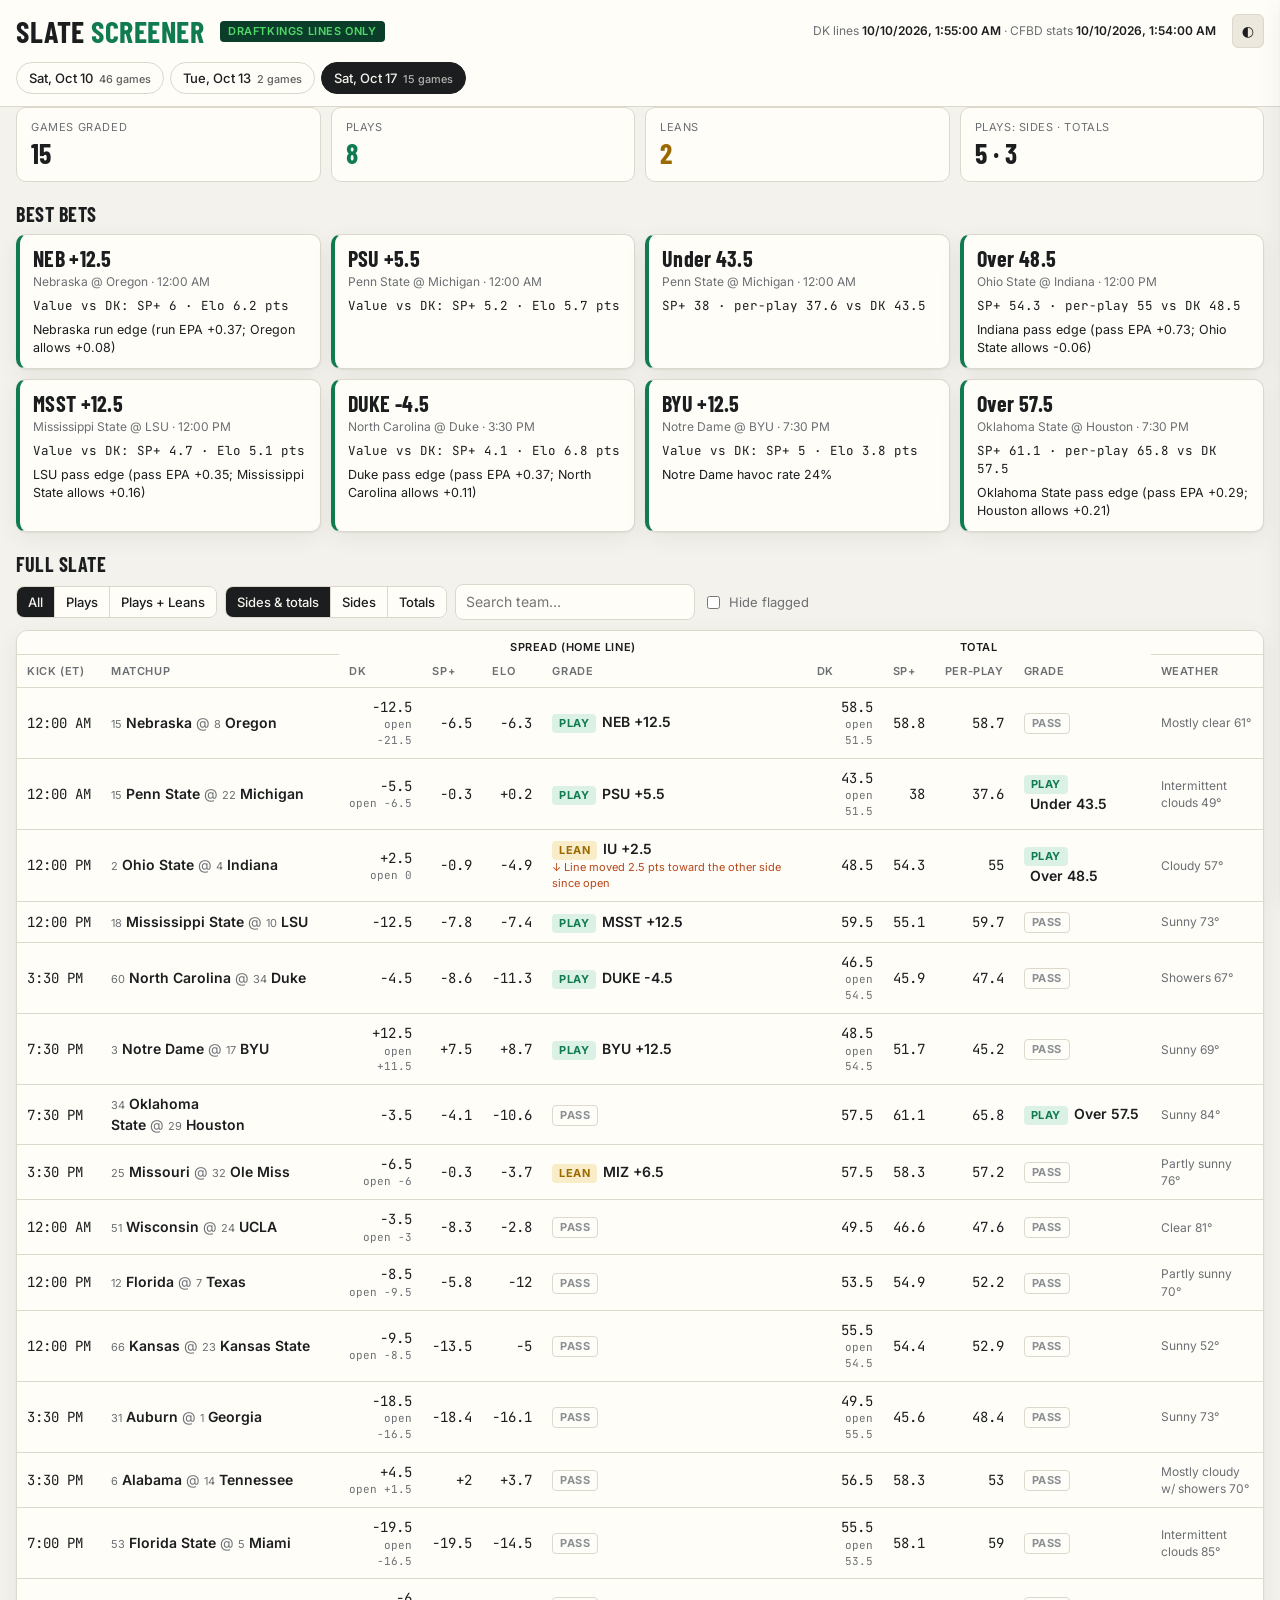
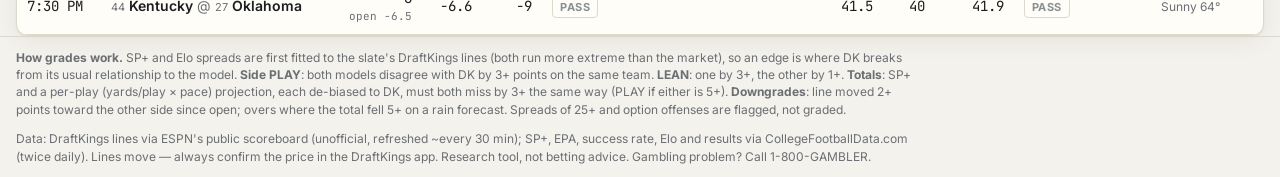
==== index.html @ 19f9ac19 "Add Slate Screener web app; screener grades every slate with adjustments; dedupe odds history Co-Aut" ====
<!doctype html>
<html lang="en">
<head>
<meta charset="utf-8">
<meta name="viewport" content="width=device-width, initial-scale=1">
<title>Slate Screener</title>
<meta name="description" content="CFB slate screener: DraftKings lines graded with SP+, Elo, per-play and EPA matchups.">
<link rel="preconnect" href="https://fonts.googleapis.com">
<link href="https://fonts.googleapis.com/css2?family=Barlow+Condensed:wght@600;700&family=Inter:wght@400;500;600&family=JetBrains+Mono:wght@400;600&display=swap" rel="stylesheet">
<style>
:root{
  --bg:#f4f2ec; --panel:#fffdf8; --ink:#1b1d1f; --muted:#6b6f73; --line:#ddd8cc; --chip:#ece8de;
  --play:#0f7b4f; --play-bg:#dcf1e6; --lean:#9a6a00; --lean-bg:#f8ecc9; --pass:#8a8f94; --flag:#8c4a9e; --flag-bg:#efe1f3;
  --accent:#1f4fd1; --warn:#b4471b; --row-hover:#f7f3e8; --shadow:0 1px 2px rgba(0,0,0,.06),0 6px 24px rgba(0,0,0,.06);
}
@media (prefers-color-scheme: dark){:root:not([data-theme="light"]){
  --bg:#111315; --panel:#191c1f; --ink:#ecebe7; --muted:#9aa0a6; --line:#2b3035; --chip:#23282d;
  --play:#3ccf8e; --play-bg:#163527; --lean:#e7b84a; --lean-bg:#3a2f12; --pass:#7d848b; --flag:#c58ad6; --flag-bg:#33213a;
  --accent:#7ea2ff; --warn:#ff8b5c; --row-hover:#1f2327; --shadow:0 1px 2px rgba(0,0,0,.4),0 8px 28px rgba(0,0,0,.35);
}}
:root[data-theme="dark"]{
  --bg:#111315; --panel:#191c1f; --ink:#ecebe7; --muted:#9aa0a6; --line:#2b3035; --chip:#23282d;
  --play:#3ccf8e; --play-bg:#163527; --lean:#e7b84a; --lean-bg:#3a2f12; --pass:#7d848b; --flag:#c58ad6; --flag-bg:#33213a;
  --accent:#7ea2ff; --warn:#ff8b5c; --row-hover:#1f2327; --shadow:0 1px 2px rgba(0,0,0,.4),0 8px 28px rgba(0,0,0,.35);
}
*{box-sizing:border-box}
html,body{margin:0;background:var(--bg);color:var(--ink);font:14px/1.45 Inter,system-ui,sans-serif}
.mono{font-family:"JetBrains Mono",ui-monospace,monospace;font-variant-numeric:tabular-nums}
a{color:var(--accent)}
.wrap{max-width:1280px;margin:0 auto;padding:0 16px}
header{border-bottom:1px solid var(--line);background:var(--panel)}
.top{display:flex;align-items:center;gap:16px;flex-wrap:wrap;padding:14px 0}
h1{font:700 30px/1 "Barlow Condensed",sans-serif;letter-spacing:.5px;margin:0;text-transform:uppercase}
h1 span{color:var(--play)}
.badge{font:600 11px/1 Inter;letter-spacing:.6px;text-transform:uppercase;padding:5px 8px;border-radius:4px;background:#0a3d2a;color:#53d769}
.meta{color:var(--muted);font-size:12px;margin-left:auto;text-align:right}
.meta b{color:var(--ink);font-weight:600}
.iconbtn{border:1px solid var(--line);background:var(--chip);color:var(--ink);border-radius:6px;padding:6px 9px;cursor:pointer;font:inherit}
.tabs{display:flex;gap:6px;overflow-x:auto;padding-bottom:12px}
.tab{border:1px solid var(--line);background:transparent;color:var(--ink);padding:7px 12px;border-radius:999px;cursor:pointer;white-space:nowrap;font:500 13px Inter}
.tab[aria-selected="true"]{background:var(--ink);color:var(--bg);border-color:var(--ink)}
.tab small{opacity:.7;margin-left:6px}
main{padding:18px 0 40px}
.summary{display:grid;grid-template-columns:repeat(4,minmax(0,1fr));gap:10px;margin-bottom:16px}
.stat{background:var(--panel);border:1px solid var(--line);border-radius:10px;padding:12px 14px}
.stat .k{color:var(--muted);font-size:11px;text-transform:uppercase;letter-spacing:.6px}
.stat .v{font:700 28px/1.1 "Barlow Condensed";margin-top:2px}
.stat.play .v{color:var(--play)} .stat.lean .v{color:var(--lean)}
h2{font:700 20px/1 "Barlow Condensed";text-transform:uppercase;letter-spacing:.5px;margin:22px 0 10px}
.best{display:grid;grid-template-columns:repeat(auto-fill,minmax(250px,1fr));gap:10px}
.card{background:var(--panel);border:1px solid var(--line);border-left:4px solid var(--play);border-radius:10px;padding:11px 13px;cursor:pointer;box-shadow:var(--shadow)}
.card:hover{transform:translateY(-1px)}
.card .pick{font:700 22px/1.1 "Barlow Condensed";letter-spacing:.3px}
.card .sub{color:var(--muted);font-size:12px;margin-top:3px}
.card .why{font-size:12.5px;margin-top:6px}
.empty{color:var(--muted);padding:12px 0}
.controls{display:flex;gap:8px;flex-wrap:wrap;align-items:center;margin:8px 0 10px}
.seg{display:inline-flex;border:1px solid var(--line);border-radius:8px;overflow:hidden}
.seg button{border:0;background:var(--panel);color:var(--ink);padding:7px 11px;cursor:pointer;font:500 13px Inter;border-right:1px solid var(--line)}
.seg button:last-child{border-right:0}
.seg button[aria-pressed="true"]{background:var(--ink);color:var(--bg)}
input[type=search]{border:1px solid var(--line);background:var(--panel);color:var(--ink);border-radius:8px;padding:7px 10px;font:inherit;min-width:180px}
label.chk{display:flex;gap:6px;align-items:center;color:var(--muted);font-size:13px;cursor:pointer}
.tablewrap{background:var(--panel);border:1px solid var(--line);border-radius:12px;overflow:auto;box-shadow:var(--shadow)}
table{border-collapse:collapse;width:100%;min-width:1060px}
th,td{padding:9px 10px;border-bottom:1px solid var(--line);text-align:left;vertical-align:middle}
th{font:600 11px Inter;letter-spacing:.6px;text-transform:uppercase;color:var(--muted);position:sticky;top:0;background:var(--panel);z-index:1;white-space:nowrap}
th.grp{border-bottom:0;text-align:center;color:var(--ink);padding-bottom:0}
tbody tr{cursor:pointer}
tbody tr:hover{background:var(--row-hover)}
td.num{text-align:right}
td.mono:first-child{white-space:nowrap}
.team{font-weight:600}
.rank{color:var(--muted);font-size:11px;margin-right:4px}
.at{color:var(--muted);margin:0 4px}
.mv{color:var(--muted);font-size:11px;display:block}
.mv.up{color:var(--warn)}
.gr{display:inline-block;font:700 11px/1 Inter;letter-spacing:.5px;padding:4px 7px;border-radius:4px;min-width:42px;text-align:center}
.gr.PLAY{background:var(--play-bg);color:var(--play)}
.gr.LEAN{background:var(--lean-bg);color:var(--lean)}
.gr.PASS{color:var(--pass);background:transparent;border:1px solid var(--line)}
.gr.FLAG{background:var(--flag-bg);color:var(--flag)}
.pk{font-weight:600;margin-left:6px;white-space:nowrap}
.adj{color:var(--warn);font-size:11px;display:block}
.edge{font-size:11px;color:var(--muted)}
.wx{font-size:12px;color:var(--muted);max-width:120px}
.hide{display:none!important}
/* mobile cards */
.mlist{display:none}
@media (max-width:820px){
  .summary{grid-template-columns:repeat(2,minmax(0,1fr))}
  .tablewrap{display:none}
  .mlist{display:grid;gap:10px}
  .meta{margin-left:0;text-align:left;width:100%}
  .mg{background:var(--panel);border:1px solid var(--line);border-radius:12px;padding:12px;box-shadow:var(--shadow)}
  .mg .row1{display:flex;justify-content:space-between;color:var(--muted);font-size:12px}
  .mg .teams{font-weight:600;font-size:15px;margin:4px 0 8px}
  .mg .lines{display:grid;grid-template-columns:1fr 1fr;gap:8px}
  .mg .box{background:var(--chip);border-radius:8px;padding:8px}
  .mg .box .k{font-size:11px;color:var(--muted);text-transform:uppercase;letter-spacing:.5px}
}
/* drawer */
.scrim{position:fixed;inset:0;background:rgba(0,0,0,.35);opacity:0;pointer-events:none;transition:.2s}
.scrim.on{opacity:1;pointer-events:auto}
aside{position:fixed;top:0;right:0;height:100%;width:min(720px,100%);background:var(--panel);border-left:1px solid var(--line);
  transform:translateX(100%);transition:transform .22s ease;overflow:auto;z-index:10;box-shadow:var(--shadow)}
aside.on{transform:none}
.dh{position:sticky;top:0;background:var(--panel);border-bottom:1px solid var(--line);padding:14px 18px;display:flex;align-items:flex-start;gap:12px;z-index:2}
.dh h3{font:700 26px/1.05 "Barlow Condensed";margin:0;text-transform:uppercase}
.dh .sub{color:var(--muted);font-size:12px;margin-top:4px}
.dh .x{margin-left:auto}
.db{padding:14px 18px 40px}
.grid2{display:grid;grid-template-columns:1fr 1fr;gap:10px}
.panel{border:1px solid var(--line);border-radius:10px;padding:12px;margin-bottom:12px}
.panel h4{margin:0 0 8px;font:600 11px Inter;letter-spacing:.6px;text-transform:uppercase;color:var(--muted)}
.kv{display:grid;grid-template-columns:auto 1fr;gap:4px 12px;font-size:13px}
.kv div:nth-child(odd){color:var(--muted)}
.cmp{width:100%;min-width:0;font-size:13px}
.cmp th,.cmp td{padding:6px 6px;position:static}
.cmp td.num{font-family:"JetBrains Mono",monospace}
.better{color:var(--play);font-weight:600}
ul.notes{margin:0;padding-left:18px}
ul.notes li{margin:3px 0}
.res{display:flex;flex-wrap:wrap;gap:4px}
.res span{font-size:11.5px;padding:3px 6px;border-radius:4px;background:var(--chip)}
.res span.W{border-left:3px solid var(--play)} .res span.L{border-left:3px solid var(--warn)}
svg.chart{width:100%;height:150px;display:block}
footer{color:var(--muted);font-size:12px;border-top:1px solid var(--line);padding:18px 0 40px}
footer p{max-width:900px}
@media (max-width:640px){.grid2{grid-template-columns:1fr}}
</style>
</head>
<body>
<header>
  <div class="wrap">
    <div class="top">
      <h1>Slate <span>Screener</span></h1>
      <span class="badge">DraftKings lines only</span>
      <div class="meta" id="meta">Loading…</div>
      <button class="iconbtn" id="theme" title="Toggle light/dark" aria-label="Toggle theme">◐</button>
    </div>
    <nav class="tabs" id="tabs" role="tablist" aria-label="Slates"></nav>
  </div>
</header>

<main class="wrap">
  <section class="summary" id="summary"></section>

  <h2>Best bets</h2>
  <div class="best" id="best"></div>

  <h2>Full slate</h2>
  <div class="controls">
    <div class="seg" id="fGrade" role="group" aria-label="Grade filter">
      <button data-v="all" aria-pressed="true">All</button>
      <button data-v="PLAY" aria-pressed="false">Plays</button>
      <button data-v="LEAN" aria-pressed="false">Plays + Leans</button>
    </div>
    <div class="seg" id="fMkt" role="group" aria-label="Market filter">
      <button data-v="both" aria-pressed="true">Sides & totals</button>
      <button data-v="side" aria-pressed="false">Sides</button>
      <button data-v="total" aria-pressed="false">Totals</button>
    </div>
    <input type="search" id="q" placeholder="Search team…" aria-label="Search team">
    <label class="chk"><input type="checkbox" id="hideFlag"> Hide flagged</label>
  </div>

  <div class="tablewrap">
    <table id="tbl">
      <thead>
        <tr>
          <th></th><th></th>
          <th class="grp" colspan="4">Spread (home line)</th>
          <th class="grp" colspan="4">Total</th>
          <th></th>
        </tr>
        <tr>
          <th>Kick (ET)</th><th>Matchup</th>
          <th class="num">DK</th><th class="num">SP+</th><th class="num">Elo</th><th>Grade</th>
          <th class="num">DK</th><th class="num">SP+</th><th class="num">Per-play</th><th>Grade</th>
          <th>Weather</th>
        </tr>
      </thead>
      <tbody></tbody>
    </table>
  </div>
  <div class="mlist" id="mlist"></div>
</main>

<footer class="wrap">
  <p><b>How grades work.</b> SP+ and Elo spreads are first fitted to the slate's DraftKings lines (both run more extreme than the market), so an edge is where DK breaks from its usual relationship to the model. <b>Side PLAY</b>: both models disagree with DK by 3+ points on the same team. <b>LEAN</b>: one by 3+, the other by 1+. <b>Totals</b>: SP+ and a per-play (yards/play × pace) projection, each de-biased to DK, must both miss by 3+ the same way (PLAY if either is 5+). <b>Downgrades</b>: line moved 2+ points toward the other side since open; overs where the total fell 5+ on a rain forecast. Spreads of 25+ and option offenses are flagged, not graded.</p>
  <p>Data: DraftKings lines via ESPN's public scoreboard (unofficial, refreshed ~every 30 min); SP+, EPA, success rate, Elo and results via CollegeFootballData.com (twice daily). Lines move — always confirm the price in the DraftKings app. Research tool, not betting advice. Gambling problem? Call 1-800-GAMBLER.</p>
</footer>

<div class="scrim" id="scrim"></div>
<aside id="drawer" aria-hidden="true"></aside>

<script>
const $ = s => document.querySelector(s);
const fmt = (x, d = 1) => x == null ? "—" : (+x).toFixed(d).replace(/\.0+$/, "");
const sgn = x => x == null ? "—" : (x > 0 ? "+" : "") + fmt(x);
const pct = x => x == null ? "—" : (x * 100).toFixed(0) + "%";
const esc = s => String(s ?? "").replace(/[&<>"']/g, c => ({"&":"&amp;","<":"&lt;",">":"&gt;",'"':"&quot;","'":"&#39;"}[c]));
const ago = iso => { if (!iso) return "—"; const m = Math.round((Date.now() - new Date(iso)) / 60000);
  return m < 60 ? `${m} min ago` : m < 1440 ? `${Math.round(m/60)} hr ago` : new Date(iso).toLocaleString(); };
const state = { index: null, slate: null, date: null, grade: "all", mkt: "both", q: "", hideFlag: false, history: null };

// theme
try { const t = localStorage.getItem("theme"); if (t) document.documentElement.dataset.theme = t; } catch (e) {}
$("#theme").onclick = () => {
  const cur = document.documentElement.dataset.theme || (matchMedia("(prefers-color-scheme: dark)").matches ? "dark" : "light");
  const next = cur === "dark" ? "light" : "dark";
  document.documentElement.dataset.theme = next;
  try { localStorage.setItem("theme", next); } catch (e) {}
};

async function getJSON(u) { const r = await fetch(u + "?t=" + Date.now()); if (!r.ok) throw new Error(u + " " + r.status); return r.json(); }

function dayLabel(d) {
  const dt = new Date(d + "T12:00:00");
  return dt.toLocaleDateString(undefined, { weekday: "short", month: "short", day: "numeric" });
}

async function init() {
  state.index = await getJSON("data/boards/index.json");
  const slates = state.index.slates;
  const todayET = new Date(Date.now() - 4 * 3600e3).toISOString().slice(0, 10);
  const params = new URLSearchParams(location.hash.slice(1));
  const upcoming = slates.filter(s => s.date >= todayET);
  const pick = params.get("d") || (upcoming.sort((a, b) => b.games - a.games)[0] || slates[slates.length - 1]).date;
  $("#tabs").innerHTML = slates.map(s =>
    `<button class="tab" role="tab" data-d="${s.date}">${dayLabel(s.date)}<small>${s.games} games</small></button>`).join("");
  $("#tabs").onclick = e => { const b = e.target.closest(".tab"); if (b) load(b.dataset.d); };
  await load(pick);
}

async function load(date) {
  state.date = date;
  document.querySelectorAll(".tab").forEach(t => t.setAttribute("aria-selected", t.dataset.d === date));
  history.replaceState(null, "", "#d=" + date);
  state.slate = await getJSON(`data/boards/cfb_${date}.json`);
  const s = state.slate;
  $("#meta").innerHTML = `DK lines <b>${ago(s.odds_pulled_utc)}</b> · CFBD stats <b>${ago(s.cfbd_pulled_utc)}</b>`;
  render();
}

function counts(g) {
  const c = { PLAY: 0, LEAN: 0 };
  g.forEach(x => { [x.side, x.total].forEach(m => { if (c[m.grade] != null) c[m.grade]++; }); });
  return c;
}

function bestCards(games) {
  const items = [];
  for (const g of games) for (const k of ["side", "total"]) if (g[k].grade === "PLAY") items.push({ g, k });
  if (!items.length) return `<div class="empty">No plays on this slate yet.</div>`;
  return items.map(({ g, k }) => {
    const m = g[k], d = g.dk;
    const why = k === "side"
      ? `Value vs DK: SP+ ${fmt(Math.abs(m.edge_sp))} · Elo ${fmt(Math.abs(m.edge_elo))} pts`
      : `SP+ ${fmt(g.model.sp_total_cal)} · per-play ${fmt(g.model.pp_total_cal)} vs DK ${fmt(d.total)}`;
    const note = (g.notes[0] || "");
    return `<div class="card" data-id="${g.id}">
      <div class="pick">${esc(m.pick)}</div>
      <div class="sub">${esc(g.away)} @ ${esc(g.home)} · ${g.kick_et}</div>
      <div class="why mono">${why}</div>
      ${note ? `<div class="why">${esc(note)}</div>` : ""}</div>`;
  }).join("");
}

function passes(g) {
  const q = state.q.toLowerCase();
  if (q && !(g.away + g.home + g.away_abbr + g.home_abbr).toLowerCase().includes(q)) return false;
  if (state.hideFlag && g.flags.length) return false;
  const markets = state.mkt === "both" ? ["side", "total"] : [state.mkt];
  if (state.grade === "PLAY") return markets.some(k => g[k].grade === "PLAY");
  if (state.grade === "LEAN") return markets.some(k => ["PLAY", "LEAN"].includes(g[k].grade));
  return true;
}

function moveTxt(open, now) {
  if (open == null || now == null || open === now) return "";
  return `<span class="mv">open ${sgn(open)}</span>`;
}

function gradeCell(m) {
  const adj = (m.adjust || []).map(a => `<span class="adj">↓ ${esc(a)}</span>`).join("");
  return `<span class="gr ${m.grade}">${m.grade}</span>${m.pick ? `<span class="pk">${esc(m.pick)}</span>` : ""}${adj}`;
}

function render() {
  const s = state.slate, games = s.games, c = counts(games);
  $("#summary").innerHTML = `
    <div class="stat"><div class="k">Games graded</div><div class="v">${games.length}</div></div>
    <div class="stat play"><div class="k">Plays</div><div class="v">${c.PLAY}</div></div>
    <div class="stat lean"><div class="k">Leans</div><div class="v">${c.LEAN}</div></div>
    <div class="stat"><div class="k">Plays: sides · totals</div><div class="v">${games.filter(g => g.side.grade === "PLAY").length} · ${games.filter(g => g.total.grade === "PLAY").length}</div></div>`;
  $("#best").innerHTML = bestCards(games);
  const rows = games.filter(passes);
  const T = s.teams;
  $("#tbl tbody").innerHTML = rows.map(g => {
    const d = g.dk, m = g.model;
    return `<tr data-id="${g.id}">
      <td class="mono">${g.kick_et}</td>
      <td><span class="rank">${T[g.away].sp_rank ?? ""}</span><span class="team">${esc(g.away)}</span><span class="at">${g.neutral ? "vs" : "@"}</span><span class="rank">${T[g.home].sp_rank ?? ""}</span><span class="team">${esc(g.home)}</span>
        ${g.flags.length ? `<span class="gr FLAG" style="margin-left:6px">${esc(g.flags.join(", "))}</span>` : ""}</td>
      <td class="num mono">${sgn(d.home_spread)}${moveTxt(d.home_spread_open, d.home_spread)}</td>
      <td class="num mono">${sgn(m.sp_spread_cal)}</td>
      <td class="num mono">${sgn(m.elo_spread_cal)}</td>
      <td>${gradeCell(g.side)}</td>
      <td class="num mono">${fmt(d.total)}${d.total_open != null && d.total_open !== d.total ? `<span class="mv">open ${fmt(d.total_open)}</span>` : ""}</td>
      <td class="num mono">${fmt(m.sp_total_cal)}</td>
      <td class="num mono">${fmt(m.pp_total_cal)}</td>
      <td>${gradeCell(g.total)}</td>
      <td class="wx">${esc(g.weather || "")}${g.temp_f != null ? ` ${g.temp_f}°` : ""}</td></tr>`;
  }).join("") || `<tr><td colspan="11" class="empty">No games match these filters.</td></tr>`;
  $("#mlist").innerHTML = rows.map(g => {
    const d = g.dk, m = g.model;
    return `<div class="mg" data-id="${g.id}">
      <div class="row1"><span>${g.kick_et}</span><span>${esc(g.weather || "")}</span></div>
      <div class="teams">${esc(g.away)} ${g.neutral ? "vs" : "@"} ${esc(g.home)}</div>
      <div class="lines">
        <div class="box"><div class="k">Spread · DK ${sgn(d.home_spread)} (${esc(g.home_abbr)})</div>
          <div class="mono edge">SP+ ${sgn(m.sp_spread_cal)} · Elo ${sgn(m.elo_spread_cal)}</div>${gradeCell(g.side)}</div>
        <div class="box"><div class="k">Total · DK ${fmt(d.total)}</div>
          <div class="mono edge">SP+ ${fmt(m.sp_total_cal)} · PP ${fmt(m.pp_total_cal)}</div>${gradeCell(g.total)}</div>
      </div></div>`;
  }).join("") || `<div class="empty">No games match these filters.</div>`;
}

function seg(id, key) {
  $(id).onclick = e => {
    const b = e.target.closest("button"); if (!b) return;
    state[key] = b.dataset.v;
    $(id).querySelectorAll("button").forEach(x => x.setAttribute("aria-pressed", x === b));
    render();
  };
}
seg("#fGrade", "grade"); seg("#fMkt", "mkt");
$("#q").oninput = e => { state.q = e.target.value; render(); };
$("#hideFlag").onchange = e => { state.hideFlag = e.target.checked; render(); };
document.addEventListener("click", e => {
  const el = e.target.closest("[data-id]");
  if (el && !e.target.closest("aside")) openGame(el.dataset.id);
});
$("#scrim").onclick = closeDrawer;
document.addEventListener("keydown", e => { if (e.key === "Escape") closeDrawer(); });
function closeDrawer() { $("#drawer").classList.remove("on"); $("#scrim").classList.remove("on"); $("#drawer").setAttribute("aria-hidden", "true"); }

async function loadHistory() {
  if (state.history) return state.history;
  try {
    const r = await fetch("data/odds/history_cfb.csv?t=" + Date.now()); const txt = await r.text();
    const [head, ...lines] = txt.trim().split("\n"); const cols = head.split(",");
    const H = {};
    for (const ln of lines) { const v = ln.split(","); const o = {}; cols.forEach((c, i) => o[c] = v[i]);
      (H[o.game_id] = H[o.game_id] || []).push(o); }
    state.history = H;
  } catch (e) { state.history = {}; }
  return state.history;
}

function lineChart(pts, key, label) {
  const P = pts.map(p => ({ t: new Date(p.pulled_utc), v: parseFloat(String(p[key]).replace(/^[ou]/, "")) }))
               .filter(p => !isNaN(p.v) && !isNaN(p.t));
  if (P.length < 2) return `<div class="empty">${label}: line history builds up as the pipeline runs (every 30 min).</div>`;
  const W = 600, Hh = 130, pad = 28, xs = P.map(p => +p.t), ys = P.map(p => p.v);
  const x0 = Math.min(...xs), x1 = Math.max(...xs), y0 = Math.min(...ys) - .5, y1 = Math.max(...ys) + .5;
  const X = t => pad + (W - pad * 2) * ((t - x0) / Math.max(1, x1 - x0)), Y = v => 10 + (Hh - 30) * (1 - (v - y0) / Math.max(.5, y1 - y0));
  let d = ""; P.forEach((p, i) => { const x = X(+p.t), y = Y(p.v); d += i ? ` H${x} V${y}` : `M${x} ${y}`; });
  return `<svg class="chart" viewBox="0 0 ${W} ${Hh}" role="img" aria-label="${label} history">
    <text x="${pad}" y="10" fill="var(--muted)" font-size="11">${label}</text>
    <path d="${d}" fill="none" stroke="var(--accent)" stroke-width="2"/>
    ${P.map(p => `<circle cx="${X(+p.t)}" cy="${Y(p.v)}" r="2.5" fill="var(--accent)"/>`).join("")}
    <text x="${W - pad}" y="${Y(P[P.length-1].v) - 6}" fill="var(--ink)" font-size="12" text-anchor="end">${P[P.length-1].v}</text>
    <text x="${pad}" y="${Hh - 4}" fill="var(--muted)" font-size="10">${P[0].t.toLocaleString([], {month:"short",day:"numeric",hour:"numeric"})}</text>
    <text x="${W - pad}" y="${Hh - 4}" fill="var(--muted)" font-size="10" text-anchor="end">${P[P.length-1].t.toLocaleString([], {month:"short",day:"numeric",hour:"numeric",minute:"2-digit"})}</text>
  </svg>`;
}

function cmpRow(label, a, h, f, higherBetter) {
  const fa = f(a), fh = f(h);
  let ca = "", ch = "";
  if (a != null && h != null && a !== h && higherBetter != null) {
    const aBetter = higherBetter ? a > h : a < h; ca = aBetter ? "better" : ""; ch = aBetter ? "" : "better";
  }
  return `<tr><td>${label}</td><td class="num ${ca}">${fa}</td><td class="num ${ch}">${fh}</td></tr>`;
}

async function openGame(id) {
  const g = state.slate.games.find(x => x.id === id); if (!g) return;
  const A = state.slate.teams[g.away], H = state.slate.teams[g.home], d = g.dk, m = g.model;
  const e2 = x => fmt(x, 2), p = pct;
  const res = t => (t.results || []).map(r => `<span class="${r.res}">Wk${r.wk} ${r.site === "A" ? "@" : r.site === "N" ? "vs" : ""} ${esc(r.opp)} ${r.res} ${r.score}</span>`).join("") || `<span>—</span>`;
  const why = (k) => {
    const x = g[k];
    const lines = k === "side"
      ? [`DK ${esc(g.home_abbr)} ${sgn(d.home_spread)} (open ${sgn(d.home_spread_open)})`, `SP+ fitted ${sgn(m.sp_spread_cal)} · raw margin ${sgn(-m.sp_margin)}`, `Elo fitted ${sgn(m.elo_spread_cal)} · raw ${sgn(m.elo_margin == null ? null : -m.elo_margin)}`, `Edge vs DK: SP+ ${sgn(x.edge_sp)}, Elo ${sgn(x.edge_elo)} (+ = home value)`]
      : [`DK ${fmt(d.total)} (open ${fmt(d.total_open)}) · O ${esc(d.over_odds)} / U ${esc(d.under_odds)}`, `SP+ ${fmt(m.sp_total_cal)} (raw ${fmt(m.sp_total)})`, `Per-play ${fmt(m.pp_total_cal)} (raw ${fmt(m.pp_total)})`, `Edge: SP+ ${sgn(x.edge_sp)}, per-play ${sgn(x.edge_pp)}`];
    return `<div class="panel"><h4>${k === "side" ? "Spread" : "Total"}</h4><div>${gradeCell(x)}</div><div class="mono edge" style="margin-top:6px">${lines.join("<br>")}</div></div>`;
  };
  $("#drawer").innerHTML = `
    <div class="dh"><div><h3>${esc(g.away)} ${g.neutral ? "vs" : "@"} ${esc(g.home)}</h3>
      <div class="sub">${g.kick_et} ET · ${esc(g.venue || "")} · ${esc(g.weather || "")}${g.temp_f != null ? ` ${g.temp_f}°F` : ""}${g.conference_game ? " · Conference game" : ""}</div>
      ${g.flags.length ? `<div style="margin-top:6px"><span class="gr FLAG">${esc(g.flags.join(", "))}</span></div>` : ""}</div>
      <button class="iconbtn x" onclick="closeDrawer()" aria-label="Close">✕</button></div>
    <div class="db">
      <div class="grid2">${why("side")}${why("total")}</div>
      <div class="panel"><h4>Matchup notes</h4>${g.notes.length ? `<ul class="notes">${g.notes.map(n => `<li>${esc(n)}</li>`).join("")}</ul>` : `<div class="empty">No strong unit-vs-unit mismatch flagged.</div>`}</div>
      <div class="panel"><h4>Line movement (DraftKings)</h4><div id="lm">Loading…</div></div>
      <div class="panel"><h4>Team comparison</h4>
        <table class="cmp"><thead><tr><th></th><th class="num">${esc(g.away_abbr)}</th><th class="num">${esc(g.home_abbr)}</th></tr></thead><tbody>
        ${cmpRow("SP+ rating", A.sp, H.sp, x => fmt(x), true)}
        <tr><td>SP+ rank · off · def</td><td class="num">#${A.sp_rank} · #${A.sp_off_rank} · #${A.sp_def_rank}</td><td class="num">#${H.sp_rank} · #${H.sp_off_rank} · #${H.sp_def_rank}</td></tr>
        ${cmpRow("Elo", A.elo, H.elo, x => fmt(x, 0), true)}
        ${cmpRow("Talent", A.talent, H.talent, x => fmt(x, 0), true)}
        <tr><td colspan="3" class="edge" style="padding-top:10px">OFFENSE</td></tr>
        ${cmpRow("EPA / play", A.off.epa, H.off.epa, e2, true)}
        ${cmpRow("Rush EPA", A.off.rush_epa, H.off.rush_epa, e2, true)}
        ${cmpRow("Pass EPA", A.off.pass_epa, H.off.pass_epa, e2, true)}
        ${cmpRow("Success rate", A.off.sr, H.off.sr, p, true)}
        ${cmpRow("Explosiveness", A.off.expl, H.off.expl, e2, true)}
        ${cmpRow("Pts / scoring opp", A.off.ppo, H.off.ppo, e2, true)}
        ${cmpRow("Yards / play", A.off.ypp, H.off.ypp, e2, true)}
        ${cmpRow("Plays / game", A.off.pace, H.off.pace, x => fmt(x), null)}
        ${cmpRow("3rd down %", A.third_down, H.third_down, p, true)}
        ${cmpRow("Giveaways", A.turnovers, H.turnovers, x => fmt(x, 0), false)}
        <tr><td colspan="3" class="edge" style="padding-top:10px">DEFENSE (allowed)</td></tr>
        ${cmpRow("EPA / play", A.def.epa, H.def.epa, e2, false)}
        ${cmpRow("Rush EPA", A.def.rush_epa, H.def.rush_epa, e2, false)}
        ${cmpRow("Pass EPA", A.def.pass_epa, H.def.pass_epa, e2, false)}
        ${cmpRow("Success rate", A.def.sr, H.def.sr, p, false)}
        ${cmpRow("Havoc rate", A.def.havoc, H.def.havoc, p, true)}
        ${cmpRow("Pts / scoring opp", A.def.ppo, H.def.ppo, e2, false)}
        ${cmpRow("Yards / play", A.def.ypp, H.def.ypp, e2, false)}
        ${cmpRow("3rd down % allowed", A.third_down_allowed, H.third_down_allowed, p, false)}
        ${cmpRow("Takeaways", A.takeaways, H.takeaways, x => fmt(x, 0), true)}
        </tbody></table></div>
      <div class="panel"><h4>${esc(g.away)} results</h4><div class="res">${res(A)}</div></div>
      <div class="panel"><h4>${esc(g.home)} results</h4><div class="res">${res(H)}</div></div>
      <div class="panel"><h4>Before you bet</h4><ul class="notes">
        <li>Check QB and key injury news (models don't know about them).</li>
        <li>Check weather at kickoff — rain/wind matters most for totals.</li>
        <li>Confirm the current price in the DraftKings app; grades use the line shown above.</li></ul></div>
    </div>`;
  $("#drawer").classList.add("on"); $("#scrim").classList.add("on"); $("#drawer").setAttribute("aria-hidden", "false");
  const Hs = await loadHistory(); const pts = (Hs[g.id] || []);
  $("#lm").innerHTML = lineChart(pts, "home_spread", `${g.home_abbr} spread`) + lineChart(pts, "total", "Total");
}

init().catch(err => { $("#meta").textContent = "Couldn't load data: " + err.message; });
</script>
</body>
</html>
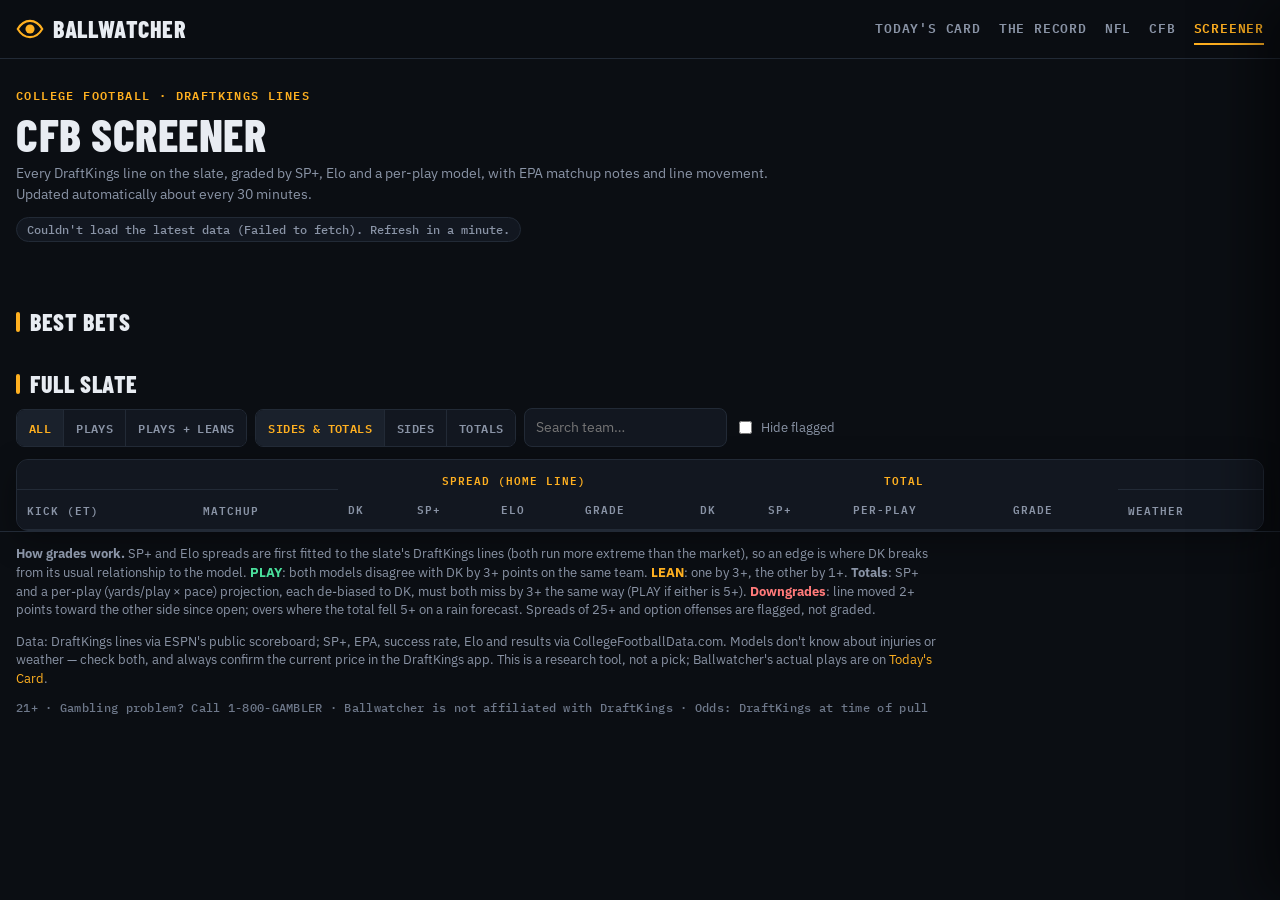
==== commit 95515594: "Ballwatcher-branded CFB Screener at /CFB-screener; root redirects there Co-Authored-By: Claude Opus " ====
--- a/index.html
+++ b/index.html
@@ -1,454 +1,8 @@
 <!doctype html>
-<html lang="en">
-<head>
-<meta charset="utf-8">
-<meta name="viewport" content="width=device-width, initial-scale=1">
-<title>Slate Screener</title>
-<meta name="description" content="CFB slate screener: DraftKings lines graded with SP+, Elo, per-play and EPA matchups.">
-<link rel="preconnect" href="https://fonts.googleapis.com">
-<link href="https://fonts.googleapis.com/css2?family=Barlow+Condensed:wght@600;700&family=Inter:wght@400;500;600&family=JetBrains+Mono:wght@400;600&display=swap" rel="stylesheet">
-<style>
-:root{
-  --bg:#f4f2ec; --panel:#fffdf8; --ink:#1b1d1f; --muted:#6b6f73; --line:#ddd8cc; --chip:#ece8de;
-  --play:#0f7b4f; --play-bg:#dcf1e6; --lean:#9a6a00; --lean-bg:#f8ecc9; --pass:#8a8f94; --flag:#8c4a9e; --flag-bg:#efe1f3;
-  --accent:#1f4fd1; --warn:#b4471b; --row-hover:#f7f3e8; --shadow:0 1px 2px rgba(0,0,0,.06),0 6px 24px rgba(0,0,0,.06);
-}
-@media (prefers-color-scheme: dark){:root:not([data-theme="light"]){
-  --bg:#111315; --panel:#191c1f; --ink:#ecebe7; --muted:#9aa0a6; --line:#2b3035; --chip:#23282d;
-  --play:#3ccf8e; --play-bg:#163527; --lean:#e7b84a; --lean-bg:#3a2f12; --pass:#7d848b; --flag:#c58ad6; --flag-bg:#33213a;
-  --accent:#7ea2ff; --warn:#ff8b5c; --row-hover:#1f2327; --shadow:0 1px 2px rgba(0,0,0,.4),0 8px 28px rgba(0,0,0,.35);
-}}
-:root[data-theme="dark"]{
-  --bg:#111315; --panel:#191c1f; --ink:#ecebe7; --muted:#9aa0a6; --line:#2b3035; --chip:#23282d;
-  --play:#3ccf8e; --play-bg:#163527; --lean:#e7b84a; --lean-bg:#3a2f12; --pass:#7d848b; --flag:#c58ad6; --flag-bg:#33213a;
-  --accent:#7ea2ff; --warn:#ff8b5c; --row-hover:#1f2327; --shadow:0 1px 2px rgba(0,0,0,.4),0 8px 28px rgba(0,0,0,.35);
-}
-*{box-sizing:border-box}
-html,body{margin:0;background:var(--bg);color:var(--ink);font:14px/1.45 Inter,system-ui,sans-serif}
-.mono{font-family:"JetBrains Mono",ui-monospace,monospace;font-variant-numeric:tabular-nums}
-a{color:var(--accent)}
-.wrap{max-width:1280px;margin:0 auto;padding:0 16px}
-header{border-bottom:1px solid var(--line);background:var(--panel)}
-.top{display:flex;align-items:center;gap:16px;flex-wrap:wrap;padding:14px 0}
-h1{font:700 30px/1 "Barlow Condensed",sans-serif;letter-spacing:.5px;margin:0;text-transform:uppercase}
-h1 span{color:var(--play)}
-.badge{font:600 11px/1 Inter;letter-spacing:.6px;text-transform:uppercase;padding:5px 8px;border-radius:4px;background:#0a3d2a;color:#53d769}
-.meta{color:var(--muted);font-size:12px;margin-left:auto;text-align:right}
-.meta b{color:var(--ink);font-weight:600}
-.iconbtn{border:1px solid var(--line);background:var(--chip);color:var(--ink);border-radius:6px;padding:6px 9px;cursor:pointer;font:inherit}
-.tabs{display:flex;gap:6px;overflow-x:auto;padding-bottom:12px}
-.tab{border:1px solid var(--line);background:transparent;color:var(--ink);padding:7px 12px;border-radius:999px;cursor:pointer;white-space:nowrap;font:500 13px Inter}
-.tab[aria-selected="true"]{background:var(--ink);color:var(--bg);border-color:var(--ink)}
-.tab small{opacity:.7;margin-left:6px}
-main{padding:18px 0 40px}
-.summary{display:grid;grid-template-columns:repeat(4,minmax(0,1fr));gap:10px;margin-bottom:16px}
-.stat{background:var(--panel);border:1px solid var(--line);border-radius:10px;padding:12px 14px}
-.stat .k{color:var(--muted);font-size:11px;text-transform:uppercase;letter-spacing:.6px}
-.stat .v{font:700 28px/1.1 "Barlow Condensed";margin-top:2px}
-.stat.play .v{color:var(--play)} .stat.lean .v{color:var(--lean)}
-h2{font:700 20px/1 "Barlow Condensed";text-transform:uppercase;letter-spacing:.5px;margin:22px 0 10px}
-.best{display:grid;grid-template-columns:repeat(auto-fill,minmax(250px,1fr));gap:10px}
-.card{background:var(--panel);border:1px solid var(--line);border-left:4px solid var(--play);border-radius:10px;padding:11px 13px;cursor:pointer;box-shadow:var(--shadow)}
-.card:hover{transform:translateY(-1px)}
-.card .pick{font:700 22px/1.1 "Barlow Condensed";letter-spacing:.3px}
-.card .sub{color:var(--muted);font-size:12px;margin-top:3px}
-.card .why{font-size:12.5px;margin-top:6px}
-.empty{color:var(--muted);padding:12px 0}
-.controls{display:flex;gap:8px;flex-wrap:wrap;align-items:center;margin:8px 0 10px}
-.seg{display:inline-flex;border:1px solid var(--line);border-radius:8px;overflow:hidden}
-.seg button{border:0;background:var(--panel);color:var(--ink);padding:7px 11px;cursor:pointer;font:500 13px Inter;border-right:1px solid var(--line)}
-.seg button:last-child{border-right:0}
-.seg button[aria-pressed="true"]{background:var(--ink);color:var(--bg)}
-input[type=search]{border:1px solid var(--line);background:var(--panel);color:var(--ink);border-radius:8px;padding:7px 10px;font:inherit;min-width:180px}
-label.chk{display:flex;gap:6px;align-items:center;color:var(--muted);font-size:13px;cursor:pointer}
-.tablewrap{background:var(--panel);border:1px solid var(--line);border-radius:12px;overflow:auto;box-shadow:var(--shadow)}
-table{border-collapse:collapse;width:100%;min-width:1060px}
-th,td{padding:9px 10px;border-bottom:1px solid var(--line);text-align:left;vertical-align:middle}
-th{font:600 11px Inter;letter-spacing:.6px;text-transform:uppercase;color:var(--muted);position:sticky;top:0;background:var(--panel);z-index:1;white-space:nowrap}
-th.grp{border-bottom:0;text-align:center;color:var(--ink);padding-bottom:0}
-tbody tr{cursor:pointer}
-tbody tr:hover{background:var(--row-hover)}
-td.num{text-align:right}
-td.mono:first-child{white-space:nowrap}
-.team{font-weight:600}
-.rank{color:var(--muted);font-size:11px;margin-right:4px}
-.at{color:var(--muted);margin:0 4px}
-.mv{color:var(--muted);font-size:11px;display:block}
-.mv.up{color:var(--warn)}
-.gr{display:inline-block;font:700 11px/1 Inter;letter-spacing:.5px;padding:4px 7px;border-radius:4px;min-width:42px;text-align:center}
-.gr.PLAY{background:var(--play-bg);color:var(--play)}
-.gr.LEAN{background:var(--lean-bg);color:var(--lean)}
-.gr.PASS{color:var(--pass);background:transparent;border:1px solid var(--line)}
-.gr.FLAG{background:var(--flag-bg);color:var(--flag)}
-.pk{font-weight:600;margin-left:6px;white-space:nowrap}
-.adj{color:var(--warn);font-size:11px;display:block}
-.edge{font-size:11px;color:var(--muted)}
-.wx{font-size:12px;color:var(--muted);max-width:120px}
-.hide{display:none!important}
-/* mobile cards */
-.mlist{display:none}
-@media (max-width:820px){
-  .summary{grid-template-columns:repeat(2,minmax(0,1fr))}
-  .tablewrap{display:none}
-  .mlist{display:grid;gap:10px}
-  .meta{margin-left:0;text-align:left;width:100%}
-  .mg{background:var(--panel);border:1px solid var(--line);border-radius:12px;padding:12px;box-shadow:var(--shadow)}
-  .mg .row1{display:flex;justify-content:space-between;color:var(--muted);font-size:12px}
-  .mg .teams{font-weight:600;font-size:15px;margin:4px 0 8px}
-  .mg .lines{display:grid;grid-template-columns:1fr 1fr;gap:8px}
-  .mg .box{background:var(--chip);border-radius:8px;padding:8px}
-  .mg .box .k{font-size:11px;color:var(--muted);text-transform:uppercase;letter-spacing:.5px}
-}
-/* drawer */
-.scrim{position:fixed;inset:0;background:rgba(0,0,0,.35);opacity:0;pointer-events:none;transition:.2s}
-.scrim.on{opacity:1;pointer-events:auto}
-aside{position:fixed;top:0;right:0;height:100%;width:min(720px,100%);background:var(--panel);border-left:1px solid var(--line);
-  transform:translateX(100%);transition:transform .22s ease;overflow:auto;z-index:10;box-shadow:var(--shadow)}
-aside.on{transform:none}
-.dh{position:sticky;top:0;background:var(--panel);border-bottom:1px solid var(--line);padding:14px 18px;display:flex;align-items:flex-start;gap:12px;z-index:2}
-.dh h3{font:700 26px/1.05 "Barlow Condensed";margin:0;text-transform:uppercase}
-.dh .sub{color:var(--muted);font-size:12px;margin-top:4px}
-.dh .x{margin-left:auto}
-.db{padding:14px 18px 40px}
-.grid2{display:grid;grid-template-columns:1fr 1fr;gap:10px}
-.panel{border:1px solid var(--line);border-radius:10px;padding:12px;margin-bottom:12px}
-.panel h4{margin:0 0 8px;font:600 11px Inter;letter-spacing:.6px;text-transform:uppercase;color:var(--muted)}
-.kv{display:grid;grid-template-columns:auto 1fr;gap:4px 12px;font-size:13px}
-.kv div:nth-child(odd){color:var(--muted)}
-.cmp{width:100%;min-width:0;font-size:13px}
-.cmp th,.cmp td{padding:6px 6px;position:static}
-.cmp td.num{font-family:"JetBrains Mono",monospace}
-.better{color:var(--play);font-weight:600}
-ul.notes{margin:0;padding-left:18px}
-ul.notes li{margin:3px 0}
-.res{display:flex;flex-wrap:wrap;gap:4px}
-.res span{font-size:11.5px;padding:3px 6px;border-radius:4px;background:var(--chip)}
-.res span.W{border-left:3px solid var(--play)} .res span.L{border-left:3px solid var(--warn)}
-svg.chart{width:100%;height:150px;display:block}
-footer{color:var(--muted);font-size:12px;border-top:1px solid var(--line);padding:18px 0 40px}
-footer p{max-width:900px}
-@media (max-width:640px){.grid2{grid-template-columns:1fr}}
-</style>
-</head>
-<body>
-<header>
-  <div class="wrap">
-    <div class="top">
-      <h1>Slate <span>Screener</span></h1>
-      <span class="badge">DraftKings lines only</span>
-      <div class="meta" id="meta">Loading…</div>
-      <button class="iconbtn" id="theme" title="Toggle light/dark" aria-label="Toggle theme">◐</button>
-    </div>
-    <nav class="tabs" id="tabs" role="tablist" aria-label="Slates"></nav>
-  </div>
-</header>
-
-<main class="wrap">
-  <section class="summary" id="summary"></section>
-
-  <h2>Best bets</h2>
-  <div class="best" id="best"></div>
-
-  <h2>Full slate</h2>
-  <div class="controls">
-    <div class="seg" id="fGrade" role="group" aria-label="Grade filter">
-      <button data-v="all" aria-pressed="true">All</button>
-      <button data-v="PLAY" aria-pressed="false">Plays</button>
-      <button data-v="LEAN" aria-pressed="false">Plays + Leans</button>
-    </div>
-    <div class="seg" id="fMkt" role="group" aria-label="Market filter">
-      <button data-v="both" aria-pressed="true">Sides & totals</button>
-      <button data-v="side" aria-pressed="false">Sides</button>
-      <button data-v="total" aria-pressed="false">Totals</button>
-    </div>
-    <input type="search" id="q" placeholder="Search team…" aria-label="Search team">
-    <label class="chk"><input type="checkbox" id="hideFlag"> Hide flagged</label>
-  </div>
-
-  <div class="tablewrap">
-    <table id="tbl">
-      <thead>
-        <tr>
-          <th></th><th></th>
-          <th class="grp" colspan="4">Spread (home line)</th>
-          <th class="grp" colspan="4">Total</th>
-          <th></th>
-        </tr>
-        <tr>
-          <th>Kick (ET)</th><th>Matchup</th>
-          <th class="num">DK</th><th class="num">SP+</th><th class="num">Elo</th><th>Grade</th>
-          <th class="num">DK</th><th class="num">SP+</th><th class="num">Per-play</th><th>Grade</th>
-          <th>Weather</th>
-        </tr>
-      </thead>
-      <tbody></tbody>
-    </table>
-  </div>
-  <div class="mlist" id="mlist"></div>
-</main>
-
-<footer class="wrap">
-  <p><b>How grades work.</b> SP+ and Elo spreads are first fitted to the slate's DraftKings lines (both run more extreme than the market), so an edge is where DK breaks from its usual relationship to the model. <b>Side PLAY</b>: both models disagree with DK by 3+ points on the same team. <b>LEAN</b>: one by 3+, the other by 1+. <b>Totals</b>: SP+ and a per-play (yards/play × pace) projection, each de-biased to DK, must both miss by 3+ the same way (PLAY if either is 5+). <b>Downgrades</b>: line moved 2+ points toward the other side since open; overs where the total fell 5+ on a rain forecast. Spreads of 25+ and option offenses are flagged, not graded.</p>
-  <p>Data: DraftKings lines via ESPN's public scoreboard (unofficial, refreshed ~every 30 min); SP+, EPA, success rate, Elo and results via CollegeFootballData.com (twice daily). Lines move — always confirm the price in the DraftKings app. Research tool, not betting advice. Gambling problem? Call 1-800-GAMBLER.</p>
-</footer>
-
-<div class="scrim" id="scrim"></div>
-<aside id="drawer" aria-hidden="true"></aside>
-
-<script>
-const $ = s => document.querySelector(s);
-const fmt = (x, d = 1) => x == null ? "—" : (+x).toFixed(d).replace(/\.0+$/, "");
-const sgn = x => x == null ? "—" : (x > 0 ? "+" : "") + fmt(x);
-const pct = x => x == null ? "—" : (x * 100).toFixed(0) + "%";
-const esc = s => String(s ?? "").replace(/[&<>"']/g, c => ({"&":"&amp;","<":"&lt;",">":"&gt;",'"':"&quot;","'":"&#39;"}[c]));
-const ago = iso => { if (!iso) return "—"; const m = Math.round((Date.now() - new Date(iso)) / 60000);
-  return m < 60 ? `${m} min ago` : m < 1440 ? `${Math.round(m/60)} hr ago` : new Date(iso).toLocaleString(); };
-const state = { index: null, slate: null, date: null, grade: "all", mkt: "both", q: "", hideFlag: false, history: null };
-
-// theme
-try { const t = localStorage.getItem("theme"); if (t) document.documentElement.dataset.theme = t; } catch (e) {}
-$("#theme").onclick = () => {
-  const cur = document.documentElement.dataset.theme || (matchMedia("(prefers-color-scheme: dark)").matches ? "dark" : "light");
-  const next = cur === "dark" ? "light" : "dark";
-  document.documentElement.dataset.theme = next;
-  try { localStorage.setItem("theme", next); } catch (e) {}
-};
-
-async function getJSON(u) { const r = await fetch(u + "?t=" + Date.now()); if (!r.ok) throw new Error(u + " " + r.status); return r.json(); }
-
-function dayLabel(d) {
-  const dt = new Date(d + "T12:00:00");
-  return dt.toLocaleDateString(undefined, { weekday: "short", month: "short", day: "numeric" });
-}
-
-async function init() {
-  state.index = await getJSON("data/boards/index.json");
-  const slates = state.index.slates;
-  const todayET = new Date(Date.now() - 4 * 3600e3).toISOString().slice(0, 10);
-  const params = new URLSearchParams(location.hash.slice(1));
-  const upcoming = slates.filter(s => s.date >= todayET);
-  const pick = params.get("d") || (upcoming.sort((a, b) => b.games - a.games)[0] || slates[slates.length - 1]).date;
-  $("#tabs").innerHTML = slates.map(s =>
-    `<button class="tab" role="tab" data-d="${s.date}">${dayLabel(s.date)}<small>${s.games} games</small></button>`).join("");
-  $("#tabs").onclick = e => { const b = e.target.closest(".tab"); if (b) load(b.dataset.d); };
-  await load(pick);
-}
-
-async function load(date) {
-  state.date = date;
-  document.querySelectorAll(".tab").forEach(t => t.setAttribute("aria-selected", t.dataset.d === date));
-  history.replaceState(null, "", "#d=" + date);
-  state.slate = await getJSON(`data/boards/cfb_${date}.json`);
-  const s = state.slate;
-  $("#meta").innerHTML = `DK lines <b>${ago(s.odds_pulled_utc)}</b> · CFBD stats <b>${ago(s.cfbd_pulled_utc)}</b>`;
-  render();
-}
-
-function counts(g) {
-  const c = { PLAY: 0, LEAN: 0 };
-  g.forEach(x => { [x.side, x.total].forEach(m => { if (c[m.grade] != null) c[m.grade]++; }); });
-  return c;
-}
-
-function bestCards(games) {
-  const items = [];
-  for (const g of games) for (const k of ["side", "total"]) if (g[k].grade === "PLAY") items.push({ g, k });
-  if (!items.length) return `<div class="empty">No plays on this slate yet.</div>`;
-  return items.map(({ g, k }) => {
-    const m = g[k], d = g.dk;
-    const why = k === "side"
-      ? `Value vs DK: SP+ ${fmt(Math.abs(m.edge_sp))} · Elo ${fmt(Math.abs(m.edge_elo))} pts`
-      : `SP+ ${fmt(g.model.sp_total_cal)} · per-play ${fmt(g.model.pp_total_cal)} vs DK ${fmt(d.total)}`;
-    const note = (g.notes[0] || "");
-    return `<div class="card" data-id="${g.id}">
-      <div class="pick">${esc(m.pick)}</div>
-      <div class="sub">${esc(g.away)} @ ${esc(g.home)} · ${g.kick_et}</div>
-      <div class="why mono">${why}</div>
-      ${note ? `<div class="why">${esc(note)}</div>` : ""}</div>`;
-  }).join("");
-}
-
-function passes(g) {
-  const q = state.q.toLowerCase();
-  if (q && !(g.away + g.home + g.away_abbr + g.home_abbr).toLowerCase().includes(q)) return false;
-  if (state.hideFlag && g.flags.length) return false;
-  const markets = state.mkt === "both" ? ["side", "total"] : [state.mkt];
-  if (state.grade === "PLAY") return markets.some(k => g[k].grade === "PLAY");
-  if (state.grade === "LEAN") return markets.some(k => ["PLAY", "LEAN"].includes(g[k].grade));
-  return true;
-}
-
-function moveTxt(open, now) {
-  if (open == null || now == null || open === now) return "";
-  return `<span class="mv">open ${sgn(open)}</span>`;
-}
-
-function gradeCell(m) {
-  const adj = (m.adjust || []).map(a => `<span class="adj">↓ ${esc(a)}</span>`).join("");
-  return `<span class="gr ${m.grade}">${m.grade}</span>${m.pick ? `<span class="pk">${esc(m.pick)}</span>` : ""}${adj}`;
-}
-
-function render() {
-  const s = state.slate, games = s.games, c = counts(games);
-  $("#summary").innerHTML = `
-    <div class="stat"><div class="k">Games graded</div><div class="v">${games.length}</div></div>
-    <div class="stat play"><div class="k">Plays</div><div class="v">${c.PLAY}</div></div>
-    <div class="stat lean"><div class="k">Leans</div><div class="v">${c.LEAN}</div></div>
-    <div class="stat"><div class="k">Plays: sides · totals</div><div class="v">${games.filter(g => g.side.grade === "PLAY").length} · ${games.filter(g => g.total.grade === "PLAY").length}</div></div>`;
-  $("#best").innerHTML = bestCards(games);
-  const rows = games.filter(passes);
-  const T = s.teams;
-  $("#tbl tbody").innerHTML = rows.map(g => {
-    const d = g.dk, m = g.model;
-    return `<tr data-id="${g.id}">
-      <td class="mono">${g.kick_et}</td>
-      <td><span class="rank">${T[g.away].sp_rank ?? ""}</span><span class="team">${esc(g.away)}</span><span class="at">${g.neutral ? "vs" : "@"}</span><span class="rank">${T[g.home].sp_rank ?? ""}</span><span class="team">${esc(g.home)}</span>
-        ${g.flags.length ? `<span class="gr FLAG" style="margin-left:6px">${esc(g.flags.join(", "))}</span>` : ""}</td>
-      <td class="num mono">${sgn(d.home_spread)}${moveTxt(d.home_spread_open, d.home_spread)}</td>
-      <td class="num mono">${sgn(m.sp_spread_cal)}</td>
-      <td class="num mono">${sgn(m.elo_spread_cal)}</td>
-      <td>${gradeCell(g.side)}</td>
-      <td class="num mono">${fmt(d.total)}${d.total_open != null && d.total_open !== d.total ? `<span class="mv">open ${fmt(d.total_open)}</span>` : ""}</td>
-      <td class="num mono">${fmt(m.sp_total_cal)}</td>
-      <td class="num mono">${fmt(m.pp_total_cal)}</td>
-      <td>${gradeCell(g.total)}</td>
-      <td class="wx">${esc(g.weather || "")}${g.temp_f != null ? ` ${g.temp_f}°` : ""}</td></tr>`;
-  }).join("") || `<tr><td colspan="11" class="empty">No games match these filters.</td></tr>`;
-  $("#mlist").innerHTML = rows.map(g => {
-    const d = g.dk, m = g.model;
-    return `<div class="mg" data-id="${g.id}">
-      <div class="row1"><span>${g.kick_et}</span><span>${esc(g.weather || "")}</span></div>
-      <div class="teams">${esc(g.away)} ${g.neutral ? "vs" : "@"} ${esc(g.home)}</div>
-      <div class="lines">
-        <div class="box"><div class="k">Spread · DK ${sgn(d.home_spread)} (${esc(g.home_abbr)})</div>
-          <div class="mono edge">SP+ ${sgn(m.sp_spread_cal)} · Elo ${sgn(m.elo_spread_cal)}</div>${gradeCell(g.side)}</div>
-        <div class="box"><div class="k">Total · DK ${fmt(d.total)}</div>
-          <div class="mono edge">SP+ ${fmt(m.sp_total_cal)} · PP ${fmt(m.pp_total_cal)}</div>${gradeCell(g.total)}</div>
-      </div></div>`;
-  }).join("") || `<div class="empty">No games match these filters.</div>`;
-}
-
-function seg(id, key) {
-  $(id).onclick = e => {
-    const b = e.target.closest("button"); if (!b) return;
-    state[key] = b.dataset.v;
-    $(id).querySelectorAll("button").forEach(x => x.setAttribute("aria-pressed", x === b));
-    render();
-  };
-}
-seg("#fGrade", "grade"); seg("#fMkt", "mkt");
-$("#q").oninput = e => { state.q = e.target.value; render(); };
-$("#hideFlag").onchange = e => { state.hideFlag = e.target.checked; render(); };
-document.addEventListener("click", e => {
-  const el = e.target.closest("[data-id]");
-  if (el && !e.target.closest("aside")) openGame(el.dataset.id);
-});
-$("#scrim").onclick = closeDrawer;
-document.addEventListener("keydown", e => { if (e.key === "Escape") closeDrawer(); });
-function closeDrawer() { $("#drawer").classList.remove("on"); $("#scrim").classList.remove("on"); $("#drawer").setAttribute("aria-hidden", "true"); }
-
-async function loadHistory() {
-  if (state.history) return state.history;
-  try {
-    const r = await fetch("data/odds/history_cfb.csv?t=" + Date.now()); const txt = await r.text();
-    const [head, ...lines] = txt.trim().split("\n"); const cols = head.split(",");
-    const H = {};
-    for (const ln of lines) { const v = ln.split(","); const o = {}; cols.forEach((c, i) => o[c] = v[i]);
-      (H[o.game_id] = H[o.game_id] || []).push(o); }
-    state.history = H;
-  } catch (e) { state.history = {}; }
-  return state.history;
-}
-
-function lineChart(pts, key, label) {
-  const P = pts.map(p => ({ t: new Date(p.pulled_utc), v: parseFloat(String(p[key]).replace(/^[ou]/, "")) }))
-               .filter(p => !isNaN(p.v) && !isNaN(p.t));
-  if (P.length < 2) return `<div class="empty">${label}: line history builds up as the pipeline runs (every 30 min).</div>`;
-  const W = 600, Hh = 130, pad = 28, xs = P.map(p => +p.t), ys = P.map(p => p.v);
-  const x0 = Math.min(...xs), x1 = Math.max(...xs), y0 = Math.min(...ys) - .5, y1 = Math.max(...ys) + .5;
-  const X = t => pad + (W - pad * 2) * ((t - x0) / Math.max(1, x1 - x0)), Y = v => 10 + (Hh - 30) * (1 - (v - y0) / Math.max(.5, y1 - y0));
-  let d = ""; P.forEach((p, i) => { const x = X(+p.t), y = Y(p.v); d += i ? ` H${x} V${y}` : `M${x} ${y}`; });
-  return `<svg class="chart" viewBox="0 0 ${W} ${Hh}" role="img" aria-label="${label} history">
-    <text x="${pad}" y="10" fill="var(--muted)" font-size="11">${label}</text>
-    <path d="${d}" fill="none" stroke="var(--accent)" stroke-width="2"/>
-    ${P.map(p => `<circle cx="${X(+p.t)}" cy="${Y(p.v)}" r="2.5" fill="var(--accent)"/>`).join("")}
-    <text x="${W - pad}" y="${Y(P[P.length-1].v) - 6}" fill="var(--ink)" font-size="12" text-anchor="end">${P[P.length-1].v}</text>
-    <text x="${pad}" y="${Hh - 4}" fill="var(--muted)" font-size="10">${P[0].t.toLocaleString([], {month:"short",day:"numeric",hour:"numeric"})}</text>
-    <text x="${W - pad}" y="${Hh - 4}" fill="var(--muted)" font-size="10" text-anchor="end">${P[P.length-1].t.toLocaleString([], {month:"short",day:"numeric",hour:"numeric",minute:"2-digit"})}</text>
-  </svg>`;
-}
-
-function cmpRow(label, a, h, f, higherBetter) {
-  const fa = f(a), fh = f(h);
-  let ca = "", ch = "";
-  if (a != null && h != null && a !== h && higherBetter != null) {
-    const aBetter = higherBetter ? a > h : a < h; ca = aBetter ? "better" : ""; ch = aBetter ? "" : "better";
-  }
-  return `<tr><td>${label}</td><td class="num ${ca}">${fa}</td><td class="num ${ch}">${fh}</td></tr>`;
-}
-
-async function openGame(id) {
-  const g = state.slate.games.find(x => x.id === id); if (!g) return;
-  const A = state.slate.teams[g.away], H = state.slate.teams[g.home], d = g.dk, m = g.model;
-  const e2 = x => fmt(x, 2), p = pct;
-  const res = t => (t.results || []).map(r => `<span class="${r.res}">Wk${r.wk} ${r.site === "A" ? "@" : r.site === "N" ? "vs" : ""} ${esc(r.opp)} ${r.res} ${r.score}</span>`).join("") || `<span>—</span>`;
-  const why = (k) => {
-    const x = g[k];
-    const lines = k === "side"
-      ? [`DK ${esc(g.home_abbr)} ${sgn(d.home_spread)} (open ${sgn(d.home_spread_open)})`, `SP+ fitted ${sgn(m.sp_spread_cal)} · raw margin ${sgn(-m.sp_margin)}`, `Elo fitted ${sgn(m.elo_spread_cal)} · raw ${sgn(m.elo_margin == null ? null : -m.elo_margin)}`, `Edge vs DK: SP+ ${sgn(x.edge_sp)}, Elo ${sgn(x.edge_elo)} (+ = home value)`]
-      : [`DK ${fmt(d.total)} (open ${fmt(d.total_open)}) · O ${esc(d.over_odds)} / U ${esc(d.under_odds)}`, `SP+ ${fmt(m.sp_total_cal)} (raw ${fmt(m.sp_total)})`, `Per-play ${fmt(m.pp_total_cal)} (raw ${fmt(m.pp_total)})`, `Edge: SP+ ${sgn(x.edge_sp)}, per-play ${sgn(x.edge_pp)}`];
-    return `<div class="panel"><h4>${k === "side" ? "Spread" : "Total"}</h4><div>${gradeCell(x)}</div><div class="mono edge" style="margin-top:6px">${lines.join("<br>")}</div></div>`;
-  };
-  $("#drawer").innerHTML = `
-    <div class="dh"><div><h3>${esc(g.away)} ${g.neutral ? "vs" : "@"} ${esc(g.home)}</h3>
-      <div class="sub">${g.kick_et} ET · ${esc(g.venue || "")} · ${esc(g.weather || "")}${g.temp_f != null ? ` ${g.temp_f}°F` : ""}${g.conference_game ? " · Conference game" : ""}</div>
-      ${g.flags.length ? `<div style="margin-top:6px"><span class="gr FLAG">${esc(g.flags.join(", "))}</span></div>` : ""}</div>
-      <button class="iconbtn x" onclick="closeDrawer()" aria-label="Close">✕</button></div>
-    <div class="db">
-      <div class="grid2">${why("side")}${why("total")}</div>
-      <div class="panel"><h4>Matchup notes</h4>${g.notes.length ? `<ul class="notes">${g.notes.map(n => `<li>${esc(n)}</li>`).join("")}</ul>` : `<div class="empty">No strong unit-vs-unit mismatch flagged.</div>`}</div>
-      <div class="panel"><h4>Line movement (DraftKings)</h4><div id="lm">Loading…</div></div>
-      <div class="panel"><h4>Team comparison</h4>
-        <table class="cmp"><thead><tr><th></th><th class="num">${esc(g.away_abbr)}</th><th class="num">${esc(g.home_abbr)}</th></tr></thead><tbody>
-        ${cmpRow("SP+ rating", A.sp, H.sp, x => fmt(x), true)}
-        <tr><td>SP+ rank · off · def</td><td class="num">#${A.sp_rank} · #${A.sp_off_rank} · #${A.sp_def_rank}</td><td class="num">#${H.sp_rank} · #${H.sp_off_rank} · #${H.sp_def_rank}</td></tr>
-        ${cmpRow("Elo", A.elo, H.elo, x => fmt(x, 0), true)}
-        ${cmpRow("Talent", A.talent, H.talent, x => fmt(x, 0), true)}
-        <tr><td colspan="3" class="edge" style="padding-top:10px">OFFENSE</td></tr>
-        ${cmpRow("EPA / play", A.off.epa, H.off.epa, e2, true)}
-        ${cmpRow("Rush EPA", A.off.rush_epa, H.off.rush_epa, e2, true)}
-        ${cmpRow("Pass EPA", A.off.pass_epa, H.off.pass_epa, e2, true)}
-        ${cmpRow("Success rate", A.off.sr, H.off.sr, p, true)}
-        ${cmpRow("Explosiveness", A.off.expl, H.off.expl, e2, true)}
-        ${cmpRow("Pts / scoring opp", A.off.ppo, H.off.ppo, e2, true)}
-        ${cmpRow("Yards / play", A.off.ypp, H.off.ypp, e2, true)}
-        ${cmpRow("Plays / game", A.off.pace, H.off.pace, x => fmt(x), null)}
-        ${cmpRow("3rd down %", A.third_down, H.third_down, p, true)}
-        ${cmpRow("Giveaways", A.turnovers, H.turnovers, x => fmt(x, 0), false)}
-        <tr><td colspan="3" class="edge" style="padding-top:10px">DEFENSE (allowed)</td></tr>
-        ${cmpRow("EPA / play", A.def.epa, H.def.epa, e2, false)}
-        ${cmpRow("Rush EPA", A.def.rush_epa, H.def.rush_epa, e2, false)}
-        ${cmpRow("Pass EPA", A.def.pass_epa, H.def.pass_epa, e2, false)}
-        ${cmpRow("Success rate", A.def.sr, H.def.sr, p, false)}
-        ${cmpRow("Havoc rate", A.def.havoc, H.def.havoc, p, true)}
-        ${cmpRow("Pts / scoring opp", A.def.ppo, H.def.ppo, e2, false)}
-        ${cmpRow("Yards / play", A.def.ypp, H.def.ypp, e2, false)}
-        ${cmpRow("3rd down % allowed", A.third_down_allowed, H.third_down_allowed, p, false)}
-        ${cmpRow("Takeaways", A.takeaways, H.takeaways, x => fmt(x, 0), true)}
-        </tbody></table></div>
-      <div class="panel"><h4>${esc(g.away)} results</h4><div class="res">${res(A)}</div></div>
-      <div class="panel"><h4>${esc(g.home)} results</h4><div class="res">${res(H)}</div></div>
-      <div class="panel"><h4>Before you bet</h4><ul class="notes">
-        <li>Check QB and key injury news (models don't know about them).</li>
-        <li>Check weather at kickoff — rain/wind matters most for totals.</li>
-        <li>Confirm the current price in the DraftKings app; grades use the line shown above.</li></ul></div>
-    </div>`;
-  $("#drawer").classList.add("on"); $("#scrim").classList.add("on"); $("#drawer").setAttribute("aria-hidden", "false");
-  const Hs = await loadHistory(); const pts = (Hs[g.id] || []);
-  $("#lm").innerHTML = lineChart(pts, "home_spread", `${g.home_abbr} spread`) + lineChart(pts, "total", "Total");
-}
-
-init().catch(err => { $("#meta").textContent = "Couldn't load data: " + err.message; });
-</script>
-</body>
-</html>
+<html lang="en"><head><meta charset="utf-8">
+<meta http-equiv="refresh" content="0; url=CFB-screener/">
+<link rel="canonical" href="https://ballwatcher.com/CFB-screener/">
+<title>CFB Screener | Ballwatcher</title></head>
+<body style="background:#0B0E13;color:#E8ECF2;font-family:sans-serif">
+<p>Moved to <a style="color:#FFB020" href="https://ballwatcher.com/CFB-screener/">ballwatcher.com/CFB-screener</a>.</p>
+</body></html>
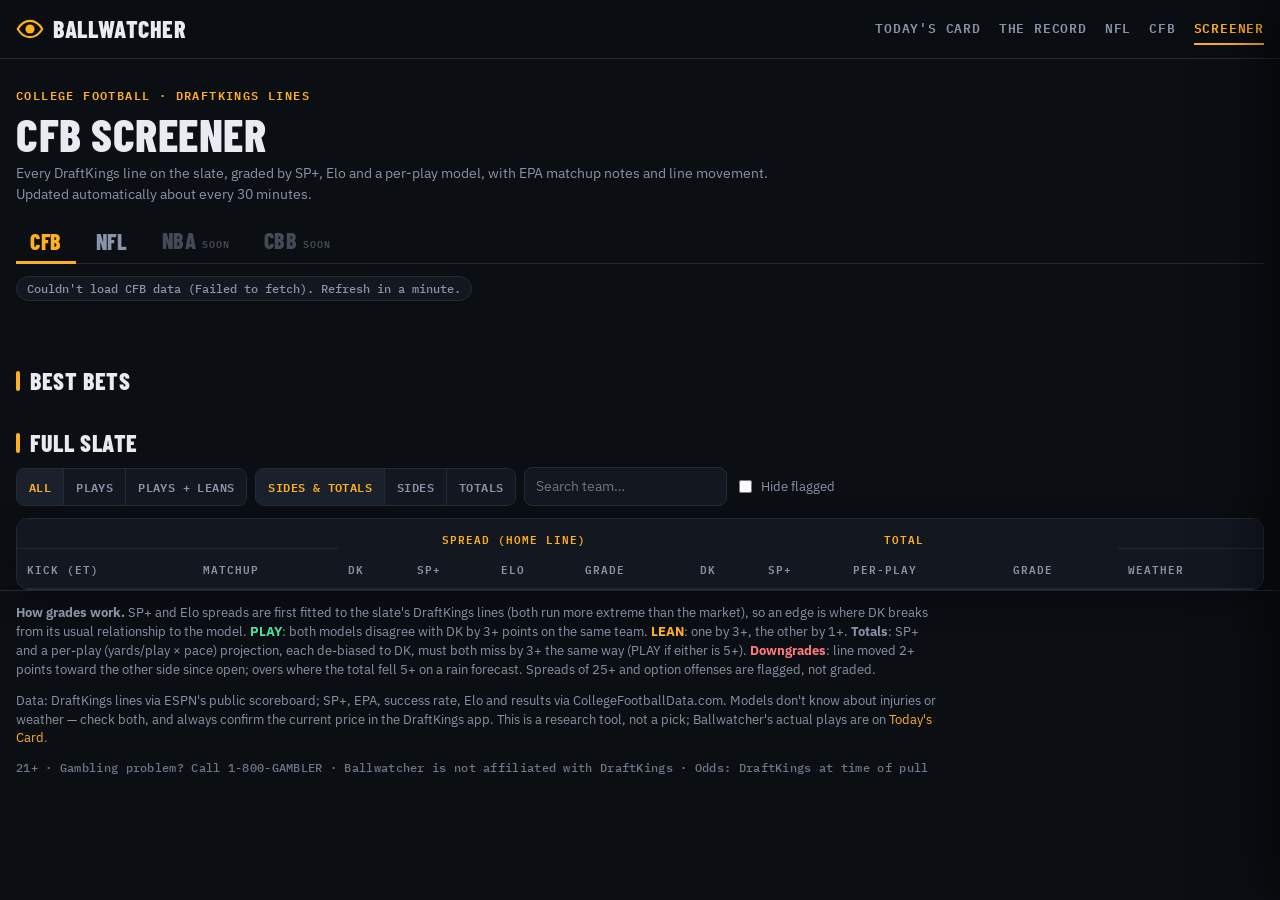
==== commit 13b5f6aa: "NFL screener: current-season ratings, combined sport-tab Screener page - nflverse pull summarizes pl" ====
--- a/index.html
+++ b/index.html
@@ -1,8 +1,8 @@
 <!doctype html>
 <html lang="en"><head><meta charset="utf-8">
-<meta http-equiv="refresh" content="0; url=CFB-screener/">
-<link rel="canonical" href="https://ballwatcher.com/CFB-screener/">
-<title>CFB Screener | Ballwatcher</title></head>
+<meta http-equiv="refresh" content="0; url=screener/">
+<link rel="canonical" href="https://ballwatcher.com/screener/">
+<title>Screener | Ballwatcher</title></head>
 <body style="background:#0B0E13;color:#E8ECF2;font-family:sans-serif">
-<p>Moved to <a style="color:#FFB020" href="https://ballwatcher.com/CFB-screener/">ballwatcher.com/CFB-screener</a>.</p>
+<p>Moved to <a style="color:#FFB020" href="https://ballwatcher.com/screener/">ballwatcher.com/screener</a>.</p>
 </body></html>
